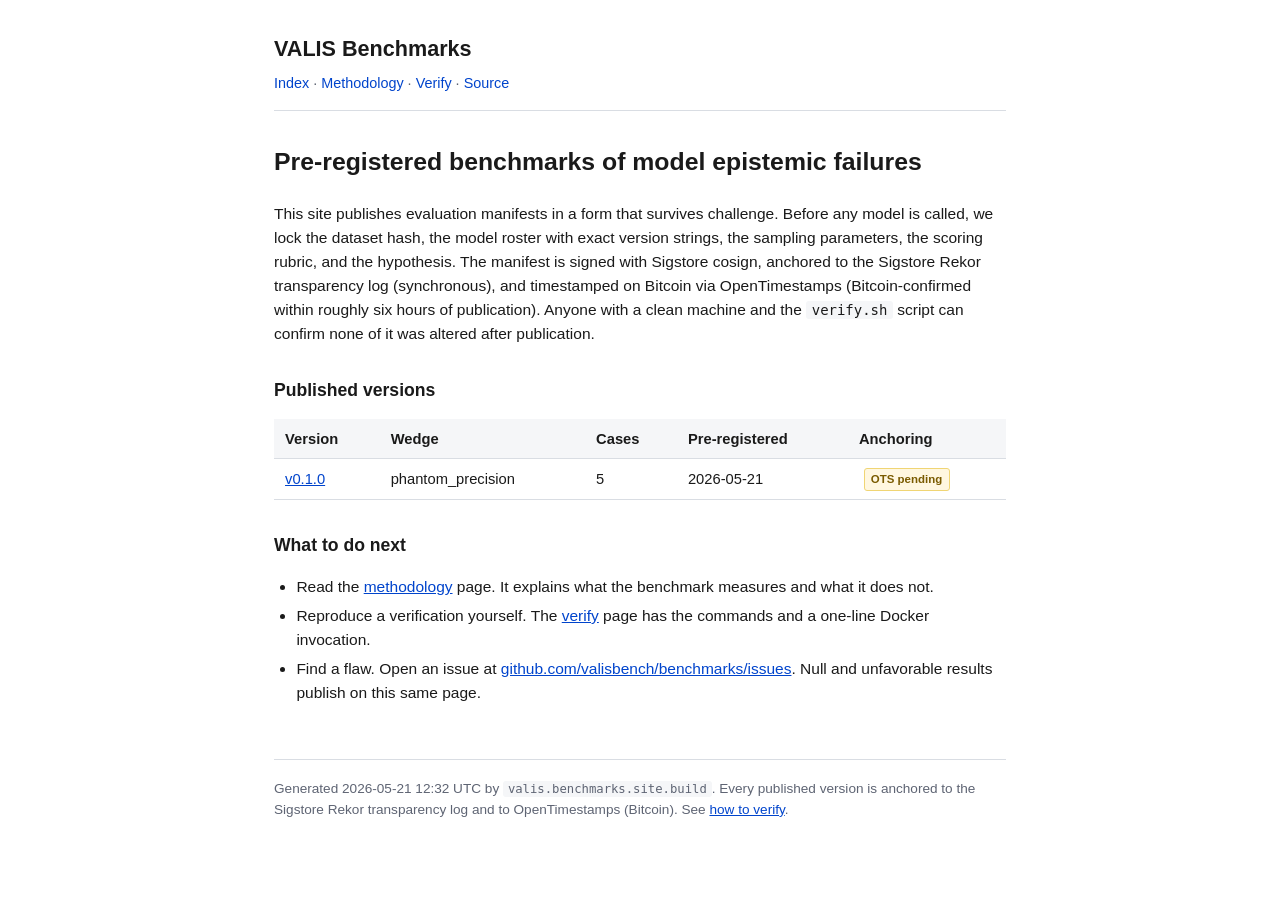
==== index.html @ 50e2eb96 "benchmarks-v0.1.0 (Rekor anchored, OTS pending)" ====
<!DOCTYPE html>
<html lang="en">
<head>
  <meta charset="utf-8">
  <meta name="viewport" content="width=device-width, initial-scale=1">
  <title>VALIS Benchmarks</title>
  <link rel="stylesheet" href="assets/style.css">
</head>
<body>
  <header>
    <h1><a href="index.html">VALIS Benchmarks</a></h1>
    <nav>
      <a href="index.html">Index</a> ·
      <a href="methodology.html">Methodology</a> ·
      <a href="verify.html">Verify</a> ·
      <a href="https://github.com/valisbench/benchmarks">Source</a>
    </nav>
  </header>
  <main>
<h2>Pre-registered benchmarks of model epistemic failures</h2>
<p>This site publishes evaluation manifests in a form that survives challenge.
   Before any model is called, we lock the dataset hash, the model roster with exact version strings,
   the sampling parameters, the scoring rubric, and the hypothesis. The manifest is signed with
   Sigstore cosign, anchored to the Sigstore Rekor transparency log (synchronous), and timestamped
   on Bitcoin via OpenTimestamps (Bitcoin-confirmed within roughly six hours of publication).
   Anyone with a clean machine and the <code>verify.sh</code> script can confirm none of it was
   altered after publication.</p>

<h3>Published versions</h3>
<table>
  <thead>
    <tr><th>Version</th><th>Wedge</th><th>Cases</th><th>Pre-registered</th><th>Anchoring</th></tr>
  </thead>
  <tbody>
    <tr>
      <td><a href="v0.1.0/index.html">v0.1.0</a></td>
      <td>phantom_precision</td>
      <td>5</td>
      <td>2026-05-21</td>
      <td><span class="badge badge-pending">OTS pending</span></td>
    </tr>
  </tbody>
</table>

<h3>What to do next</h3>
<ul>
  <li>Read the <a href="methodology.html">methodology</a> page. It explains what the benchmark measures and what it does not.</li>
  <li>Reproduce a verification yourself. The <a href="verify.html">verify</a> page has the commands and a one-line Docker invocation.</li>
  <li>Find a flaw. Open an issue at <a href="https://github.com/valisbench/benchmarks/issues">github.com/valisbench/benchmarks/issues</a>. Null and unfavorable results publish on this same page.</li>
</ul>
  </main>
  <footer>
    <p>Generated 2026-05-21 12:32 UTC by <code>valis.benchmarks.site.build</code>.
       Every published version is anchored to the Sigstore Rekor transparency log and to OpenTimestamps (Bitcoin).
       See <a href="verify.html">how to verify</a>.</p>
  </footer>
</body>
</html>
---- assets/style.css ----
:root {
  --bg: #ffffff;
  --fg: #1a1a1a;
  --muted: #5e6473;
  --border: #d9dde3;
  --accent: #0044cc;
  --code-bg: #f5f6f8;
  --pending-bg: #fff7e0;
  --pending-fg: #7a5b00;
  --pending-border: #f0d574;
  --confirmed-bg: #e3f4e6;
  --confirmed-fg: #1d5f2a;
  --confirmed-border: #a7d4b0;
  --unknown-bg: #f0f1f3;
  --unknown-fg: #5e6473;
  --unknown-border: #c5c9d2;
  --fail-bg: #fde6e6;
  --fail-fg: #7a1c20;
  --fail-border: #ecb1b1;
}

* { box-sizing: border-box; }

body {
  font-family: -apple-system, BlinkMacSystemFont, "Segoe UI", Roboto, Helvetica, Arial, sans-serif;
  max-width: 780px;
  margin: 0 auto;
  padding: 2em 1.5em 3em;
  line-height: 1.55;
  color: var(--fg);
  background: var(--bg);
}

header {
  border-bottom: 1px solid var(--border);
  padding-bottom: 1em;
  margin-bottom: 2em;
}
header h1 { margin: 0 0 0.3em; font-size: 1.35em; font-weight: 600; }
header h1 a { text-decoration: none; color: inherit; }
header nav { font-size: 0.9em; color: var(--muted); }
header nav a { color: var(--accent); text-decoration: none; }
header nav a:hover { text-decoration: underline; }

main h2 { font-size: 1.55em; margin: 0.2em 0 0.8em; font-weight: 600; }
main h3 { font-size: 1.1em; margin: 1.8em 0 0.6em; font-weight: 600; }
main p, main li { font-size: 0.97em; }
main ul, main ol { padding-left: 1.4em; }
main li { margin-bottom: 0.3em; }

a { color: var(--accent); }

code, pre, .mono {
  font-family: ui-monospace, SFMono-Regular, Menlo, Monaco, Consolas, monospace;
  font-size: 0.9em;
}
code {
  background: var(--code-bg);
  padding: 0.08em 0.4em;
  border-radius: 3px;
}
pre {
  background: var(--code-bg);
  padding: 0.85em 1em;
  border-radius: 4px;
  overflow-x: auto;
  border: 1px solid var(--border);
  margin: 1em 0;
}
pre code { background: transparent; padding: 0; }

table {
  border-collapse: collapse;
  width: 100%;
  margin: 1em 0;
  font-size: 0.92em;
}
th, td {
  border-bottom: 1px solid var(--border);
  padding: 0.55em 0.75em;
  text-align: left;
  vertical-align: top;
}
th { background: var(--code-bg); font-weight: 600; }

blockquote {
  margin: 1em 0;
  padding: 0.7em 1em;
  border-left: 3px solid var(--border);
  color: var(--muted);
  font-style: italic;
  background: #fafbfc;
}

footer {
  margin-top: 4em;
  padding-top: 1em;
  border-top: 1px solid var(--border);
  font-size: 0.85em;
  color: var(--muted);
}
footer p { margin: 0.3em 0; }

.badge {
  display: inline-block;
  padding: 0.15em 0.55em;
  border-radius: 3px;
  font-size: 0.78em;
  font-weight: 600;
  vertical-align: middle;
  border: 1px solid;
  margin-left: 0.4em;
}
.badge-pending { background: var(--pending-bg); color: var(--pending-fg); border-color: var(--pending-border); }
.badge-confirmed { background: var(--confirmed-bg); color: var(--confirmed-fg); border-color: var(--confirmed-border); }
.badge-unknown { background: var(--unknown-bg); color: var(--unknown-fg); border-color: var(--unknown-border); }
.badge-fail { background: var(--fail-bg); color: var(--fail-fg); border-color: var(--fail-border); }
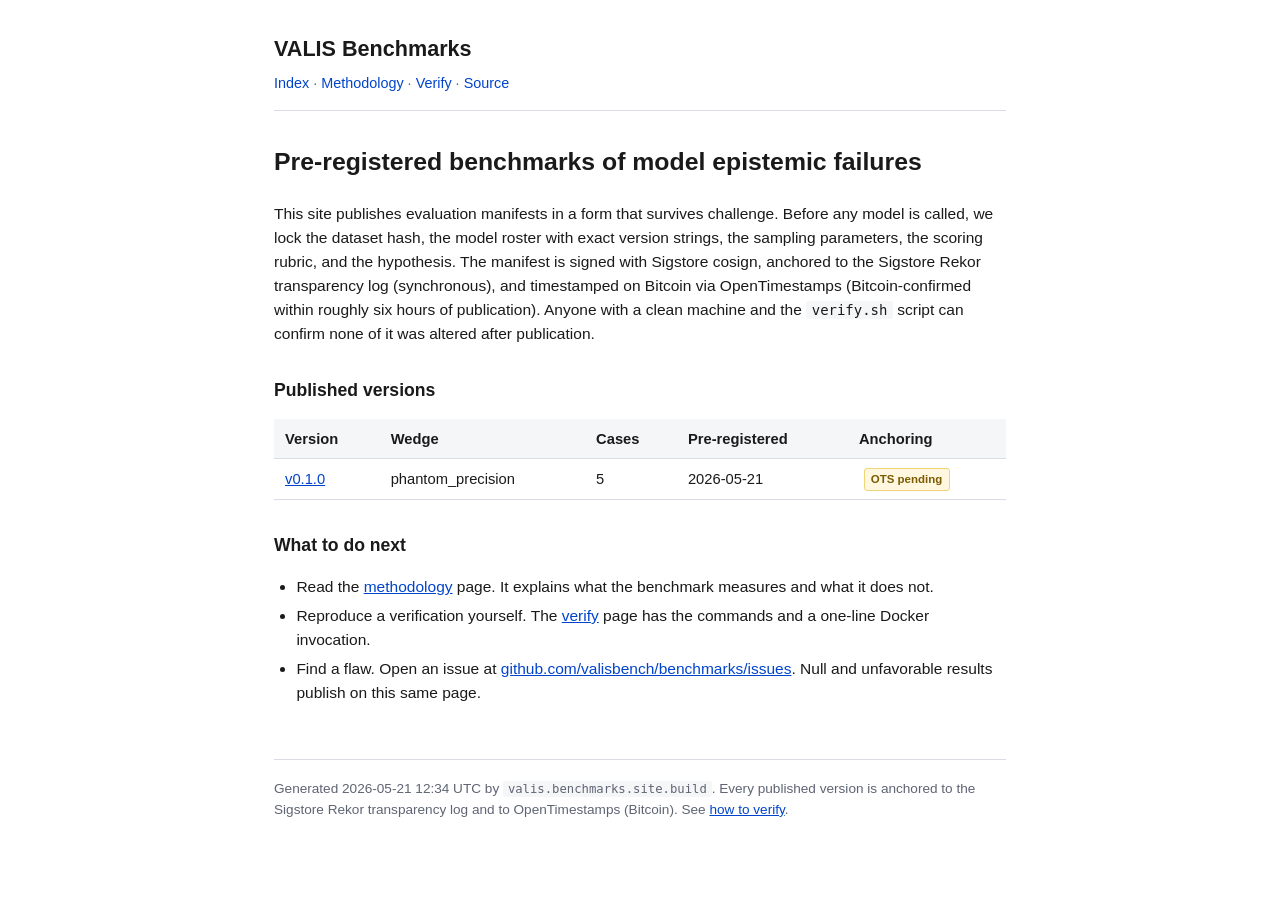
==== commit b57597cb: "benchmarks-v0.1.0 (Rekor anchored, OTS pending)" ====
--- a/index.html
+++ b/index.html
@@ -50,7 +50,7 @@
 </ul>
   </main>
   <footer>
-    <p>Generated 2026-05-21 12:32 UTC by <code>valis.benchmarks.site.build</code>.
+    <p>Generated 2026-05-21 12:34 UTC by <code>valis.benchmarks.site.build</code>.
        Every published version is anchored to the Sigstore Rekor transparency log and to OpenTimestamps (Bitcoin).
        See <a href="verify.html">how to verify</a>.</p>
   </footer>
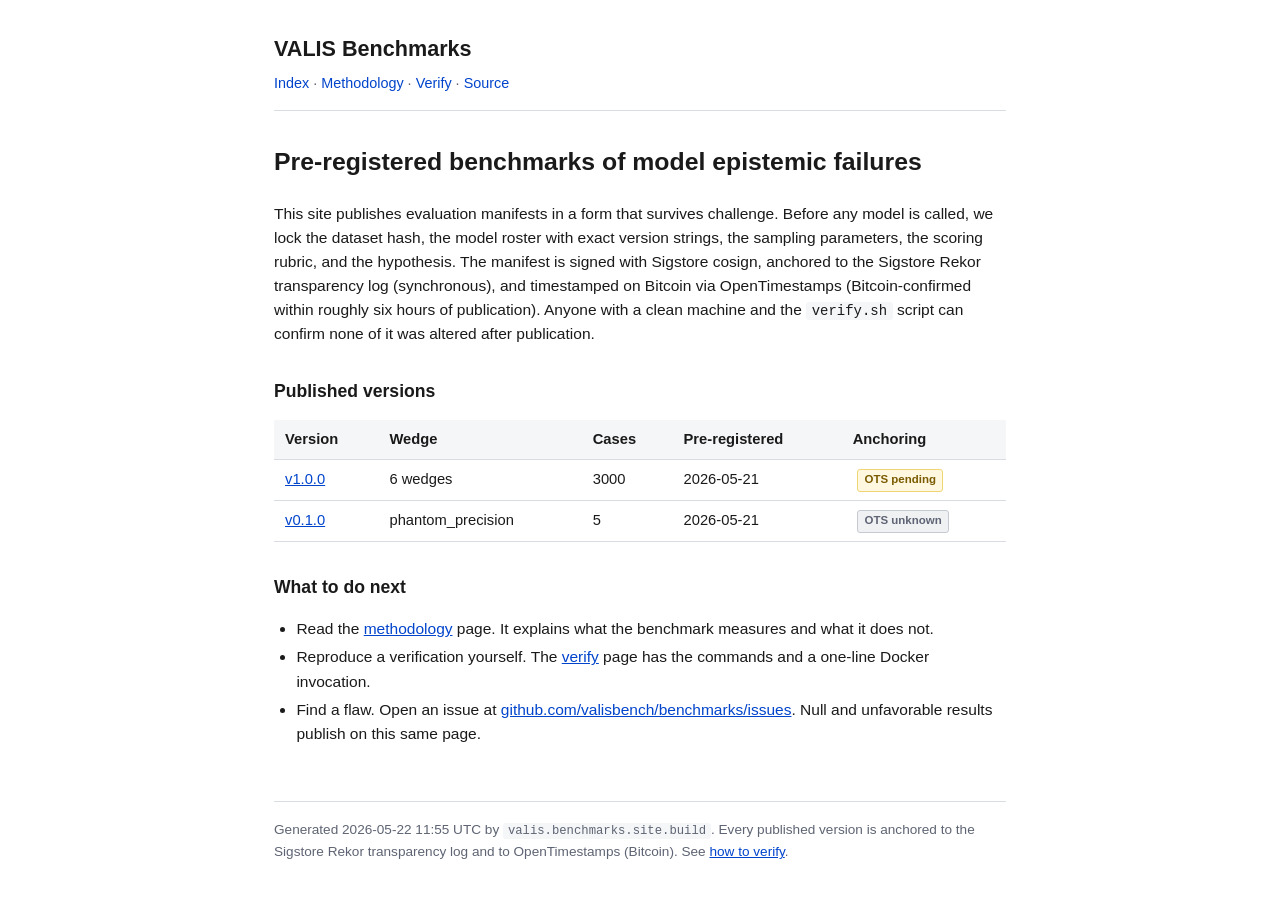
==== commit 8a19a58d: "benchmarks-v1.0.0 (Rekor anchored, OTS pending)" ====
--- a/index.html
+++ b/index.html
@@ -33,11 +33,18 @@
   </thead>
   <tbody>
     <tr>
+      <td><a href="v1.0.0/index.html">v1.0.0</a></td>
+      <td>6 wedges</td>
+      <td>3000</td>
+      <td>2026-05-21</td>
+      <td><span class="badge badge-pending">OTS pending</span></td>
+    </tr>
+    <tr>
       <td><a href="v0.1.0/index.html">v0.1.0</a></td>
       <td>phantom_precision</td>
       <td>5</td>
       <td>2026-05-21</td>
-      <td><span class="badge badge-pending">OTS pending</span></td>
+      <td><span class="badge badge-unknown">OTS unknown</span></td>
     </tr>
   </tbody>
 </table>
@@ -50,7 +57,7 @@
 </ul>
   </main>
   <footer>
-    <p>Generated 2026-05-21 12:34 UTC by <code>valis.benchmarks.site.build</code>.
+    <p>Generated 2026-05-22 11:55 UTC by <code>valis.benchmarks.site.build</code>.
        Every published version is anchored to the Sigstore Rekor transparency log and to OpenTimestamps (Bitcoin).
        See <a href="verify.html">how to verify</a>.</p>
   </footer>
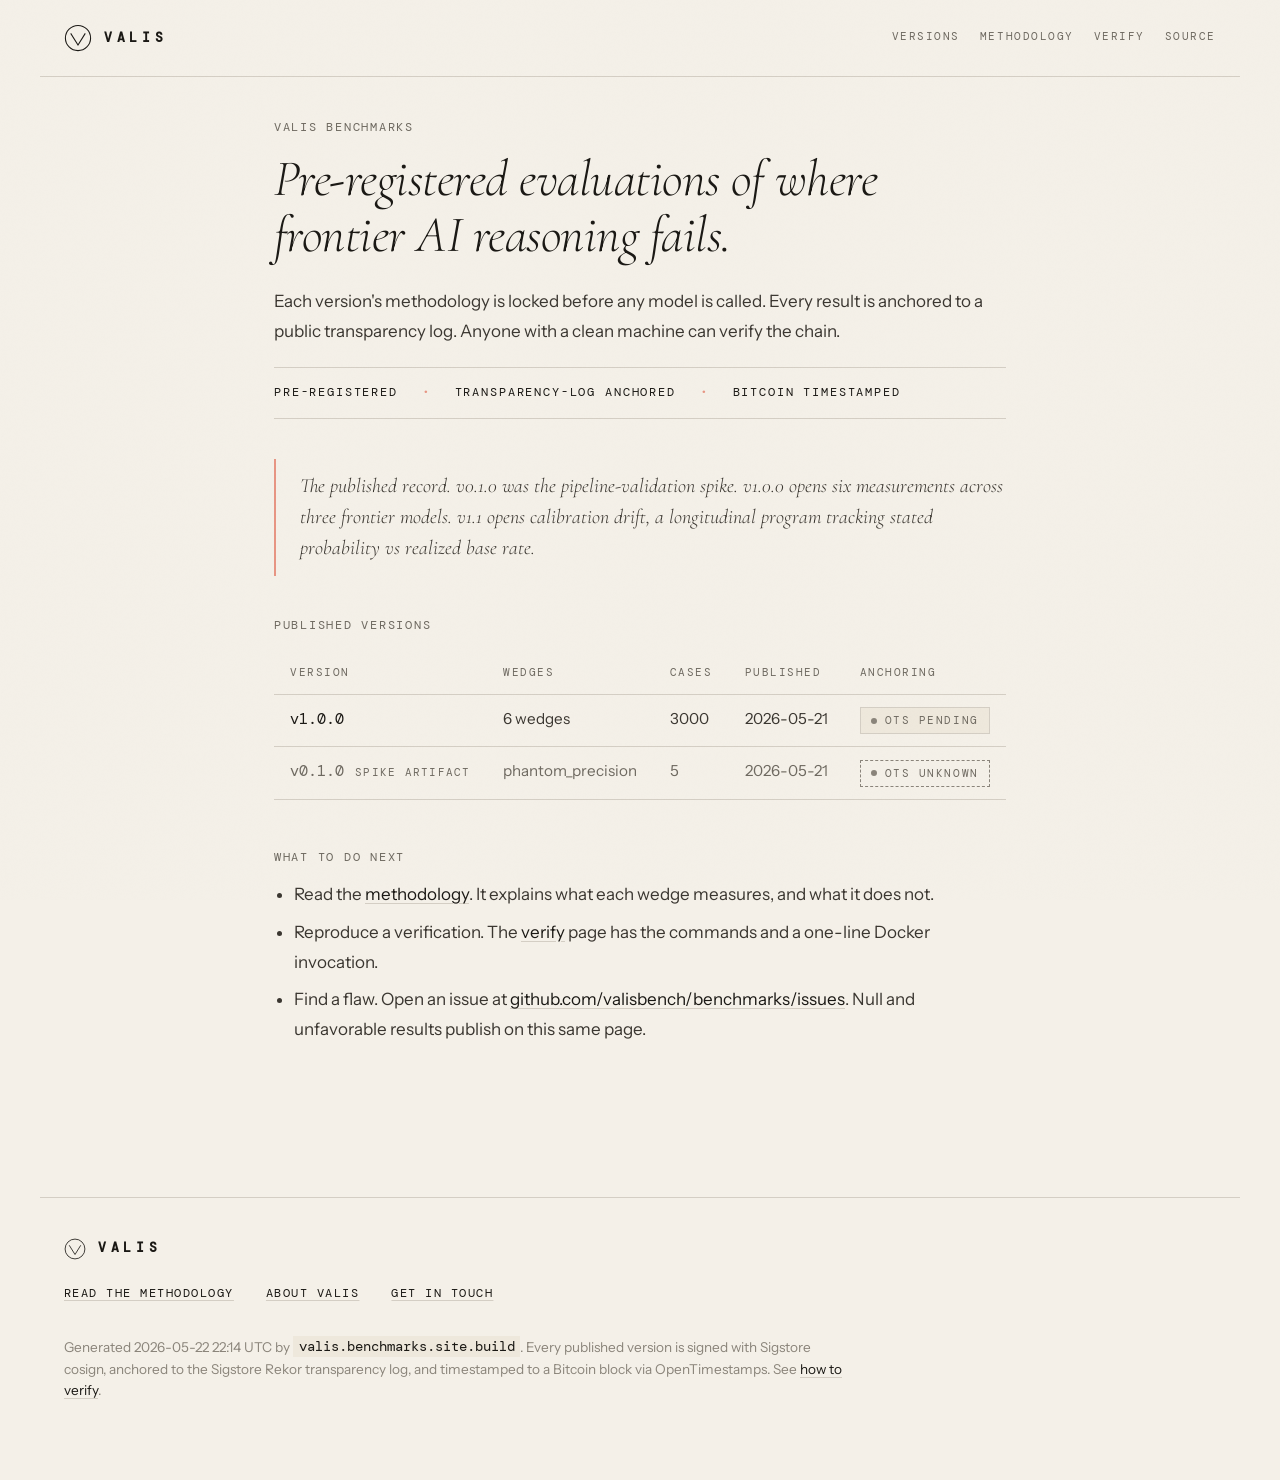
==== commit de0edfaf: "republish v1.0.0 site (templates + results + narratives)" ====
--- a/index.html
+++ b/index.html
@@ -6,60 +6,118 @@
   <title>VALIS Benchmarks</title>
   <link rel="stylesheet" href="assets/style.css">
 </head>
-<body>
-  <header>
-    <h1><a href="index.html">VALIS Benchmarks</a></h1>
-    <nav>
-      <a href="index.html">Index</a> ·
-      <a href="methodology.html">Methodology</a> ·
-      <a href="verify.html">Verify</a> ·
+<body class="valis-grain">
+  <span class="visually-hidden">VALIS Benchmarks</span>
+  <a class="skip-link" href="#main">Skip to main content</a>
+  <header class="site-header">
+    <a class="site-brand" href="https://valissystems.com" aria-label="VALIS Systems home">
+      <svg class="valis-mark" viewBox="0 0 40 40" xmlns="http://www.w3.org/2000/svg" aria-hidden="true">
+        <circle cx="20" cy="20" r="18" fill="none" stroke="currentColor" stroke-width="1.5"/>
+        <path d="M10 14 L20 30 L30 14" fill="none" stroke="currentColor" stroke-width="1.5" stroke-linecap="square"/>
+      </svg>
+      <span class="wordmark">VALIS</span>
+    </a>
+    <nav class="site-nav" aria-label="Primary">
+      <a href="index.html">Versions</a>
+      <a href="methodology.html">Methodology</a>
+      <a href="verify.html">Verify</a>
       <a href="https://github.com/valisbench/benchmarks">Source</a>
     </nav>
   </header>
-  <main>
-<h2>Pre-registered benchmarks of model epistemic failures</h2>
-<p>This site publishes evaluation manifests in a form that survives challenge.
-   Before any model is called, we lock the dataset hash, the model roster with exact version strings,
-   the sampling parameters, the scoring rubric, and the hypothesis. The manifest is signed with
-   Sigstore cosign, anchored to the Sigstore Rekor transparency log (synchronous), and timestamped
-   on Bitcoin via OpenTimestamps (Bitcoin-confirmed within roughly six hours of publication).
-   Anyone with a clean machine and the <code>verify.sh</code> script can confirm none of it was
-   altered after publication.</p>
+  <main id="main">
+
+<p class="eyebrow">VALIS Benchmarks</p>
+<h2 class="page-headline">Pre-registered evaluations of where frontier AI reasoning fails.</h2>
+
+<p>
+  Each version's methodology is locked before any model is called.
+  Every result is anchored to a public transparency log.
+  Anyone with a clean machine can verify the chain.
+</p>
+
+<div class="trust-triplet" role="presentation">
+  <span>Pre-registered</span>
+  <span class="sep">&middot;</span>
+  <span>Transparency-log anchored</span>
+  <span class="sep">&middot;</span>
+  <span>Bitcoin timestamped</span>
+</div>
+
+<p class="narrative-ribbon">
+  The published record. v0.1.0 was the pipeline-validation spike.
+  v1.0.0 opens six measurements across three frontier models.
+  v1.1 opens calibration drift, a longitudinal program tracking
+  stated probability vs realized base rate.
+</p>
 
 <h3>Published versions</h3>
-<table>
+<table class="versions-table">
   <thead>
-    <tr><th>Version</th><th>Wedge</th><th>Cases</th><th>Pre-registered</th><th>Anchoring</th></tr>
+    <tr>
+      <th scope="col">Version</th>
+      <th scope="col">Wedges</th>
+      <th scope="col">Cases</th>
+      <th scope="col">Published</th>
+      <th scope="col">Anchoring</th>
+    </tr>
   </thead>
   <tbody>
-    <tr>
-      <td><a href="v1.0.0/index.html">v1.0.0</a></td>
-      <td>6 wedges</td>
-      <td>3000</td>
-      <td>2026-05-21</td>
-      <td><span class="badge badge-pending">OTS pending</span></td>
-    </tr>
-    <tr>
-      <td><a href="v0.1.0/index.html">v0.1.0</a></td>
-      <td>phantom_precision</td>
-      <td>5</td>
-      <td>2026-05-21</td>
-      <td><span class="badge badge-unknown">OTS unknown</span></td>
-    </tr>
+      <tr class="">
+    <td data-label="Version">
+      <a href="v1.0.0/index.html">v1.0.0</a>
+    </td>
+    <td data-label="Wedges">6 wedges</td>
+    <td data-label="Cases">3000</td>
+    <td data-label="Published">2026-05-21</td>
+    <td data-label="Anchoring"><span class="signature-badge signature-badge--pending"
+          aria-label="Rekor anchored, OpenTimestamps Bitcoin confirmation pending">
+      <span class="dot" aria-hidden="true"></span>
+      OTS pending
+    </span></td>
+  </tr>
+      <tr class="version-row-spike">
+    <td data-label="Version">
+      <a href="v0.1.0/index.html">v0.1.0</a>
+<span class="spike-label">spike artifact</span>    </td>
+    <td data-label="Wedges">phantom_precision</td>
+    <td data-label="Cases">5</td>
+    <td data-label="Published">2026-05-21</td>
+    <td data-label="Anchoring"><span class="signature-badge signature-badge--unknown"
+          aria-label="OpenTimestamps state unknown">
+      <span class="dot" aria-hidden="true"></span>
+      OTS unknown
+    </span></td>
+  </tr>
   </tbody>
 </table>
 
 <h3>What to do next</h3>
 <ul>
-  <li>Read the <a href="methodology.html">methodology</a> page. It explains what the benchmark measures and what it does not.</li>
-  <li>Reproduce a verification yourself. The <a href="verify.html">verify</a> page has the commands and a one-line Docker invocation.</li>
+  <li>Read the <a href="methodology.html">methodology</a>. It explains what each wedge measures, and what it does not.</li>
+  <li>Reproduce a verification. The <a href="verify.html">verify</a> page has the commands and a one-line Docker invocation.</li>
   <li>Find a flaw. Open an issue at <a href="https://github.com/valisbench/benchmarks/issues">github.com/valisbench/benchmarks/issues</a>. Null and unfavorable results publish on this same page.</li>
 </ul>
+
   </main>
-  <footer>
-    <p>Generated 2026-05-22 11:55 UTC by <code>valis.benchmarks.site.build</code>.
-       Every published version is anchored to the Sigstore Rekor transparency log and to OpenTimestamps (Bitcoin).
-       See <a href="verify.html">how to verify</a>.</p>
+  <footer class="site-footer">
+    <div class="footer-brand">
+      <svg width="22" height="22" viewBox="0 0 40 40" xmlns="http://www.w3.org/2000/svg" aria-hidden="true">
+        <circle cx="20" cy="20" r="18" fill="none" stroke="currentColor" stroke-width="1.5"/>
+        <path d="M10 14 L20 30 L30 14" fill="none" stroke="currentColor" stroke-width="1.5" stroke-linecap="square"/>
+      </svg>
+      <span class="wordmark">VALIS</span>
+    </div>
+    <ul class="footer-ctas">
+      <li><a href="https://valissystems.com/how-it-works">Read the methodology</a></li>
+      <li><a href="https://valissystems.com/about">About VALIS</a></li>
+      <li><a href="mailto:david@valissystems.com">Get in touch</a></li>
+    </ul>
+    <p class="footer-meta">
+      Generated 2026-05-22 22:14 UTC by <code>valis.benchmarks.site.build</code>.
+      Every published version is signed with Sigstore cosign, anchored to the Sigstore Rekor transparency log,
+      and timestamped to a Bitcoin block via OpenTimestamps.
+      See <a href="verify.html">how to verify</a>.
+    </p>
   </footer>
 </body>
 </html>
--- a/assets/style.css
+++ b/assets/style.css
@@ -1,117 +1,979 @@
-:root {
-  --bg: #ffffff;
-  --fg: #1a1a1a;
-  --muted: #5e6473;
-  --border: #d9dde3;
-  --accent: #0044cc;
-  --code-bg: #f5f6f8;
-  --pending-bg: #fff7e0;
-  --pending-fg: #7a5b00;
-  --pending-border: #f0d574;
-  --confirmed-bg: #e3f4e6;
-  --confirmed-fg: #1d5f2a;
-  --confirmed-border: #a7d4b0;
-  --unknown-bg: #f0f1f3;
-  --unknown-fg: #5e6473;
-  --unknown-border: #c5c9d2;
-  --fail-bg: #fde6e6;
-  --fail-fg: #7a1c20;
-  --fail-border: #ecb1b1;
-}
+/* ==========================================================================
+   VALIS Benchmarks Site Stylesheet
+   Inherits all tokens from colors_and_type.css. Adds the six benchmark-
+   specific patterns documented in .claude/skills/valis-design/benchmarks-patterns.md.
+   ========================================================================== */
+
+@import url("colors_and_type.css");
+
+/* ── Base ─────────────────────────────────────────────────────────────── */
 
 * { box-sizing: border-box; }
 
+html { background: var(--paper); }
+
 body {
-  font-family: -apple-system, BlinkMacSystemFont, "Segoe UI", Roboto, Helvetica, Arial, sans-serif;
-  max-width: 780px;
+  margin: 0;
+  padding: 0;
+  background: var(--paper);
+  color: var(--ink);
+  font-family: var(--font-sans);
+  font-size: 1rem;
+  line-height: 1.6;
+}
+
+main {
+  display: block;
+  max-width: var(--w-reading);
   margin: 0 auto;
-  padding: 2em 1.5em 3em;
-  line-height: 1.55;
-  color: var(--fg);
-  background: var(--bg);
-}
-
-header {
-  border-bottom: 1px solid var(--border);
-  padding-bottom: 1em;
-  margin-bottom: 2em;
-}
-header h1 { margin: 0 0 0.3em; font-size: 1.35em; font-weight: 600; }
-header h1 a { text-decoration: none; color: inherit; }
-header nav { font-size: 0.9em; color: var(--muted); }
-header nav a { color: var(--accent); text-decoration: none; }
-header nav a:hover { text-decoration: underline; }
-
-main h2 { font-size: 1.55em; margin: 0.2em 0 0.8em; font-weight: 600; }
-main h3 { font-size: 1.1em; margin: 1.8em 0 0.6em; font-weight: 600; }
-main p, main li { font-size: 0.97em; }
-main ul, main ol { padding-left: 1.4em; }
-main li { margin-bottom: 0.3em; }
-
-a { color: var(--accent); }
-
+  padding: var(--s-10) var(--s-6) var(--s-16);
+}
+
+a {
+  color: var(--ink);
+  text-decoration: underline;
+  text-decoration-color: var(--rule);
+  text-underline-offset: 3px;
+  transition: text-decoration-color var(--dur-short) var(--ease-standard);
+}
+a:hover { text-decoration-color: var(--accent); }
+
+/* Focus state -- visible salmon outline, never invisible. */
+a:focus-visible,
+button:focus-visible,
+summary:focus-visible {
+  outline: 2px solid var(--accent);
+  outline-offset: 4px;
+}
+
+/* ── Skip link ────────────────────────────────────────────────────────── */
+.skip-link {
+  position: absolute;
+  top: -100px;
+  left: var(--s-4);
+  padding: var(--s-3) var(--s-5);
+  background: var(--accent);
+  color: var(--ink);
+  font-family: var(--font-mono);
+  font-size: 0.78rem;
+  letter-spacing: 0.14em;
+  text-transform: uppercase;
+  text-decoration: none;
+  z-index: 200;
+}
+.skip-link:focus { top: var(--s-4); }
+
+/* ── Visually-hidden heading ──────────────────────────────────────────── */
+.visually-hidden {
+  position: absolute !important;
+  width: 1px; height: 1px;
+  margin: -1px; padding: 0;
+  overflow: hidden;
+  clip: rect(0 0 0 0);
+  white-space: nowrap;
+  border: 0;
+}
+
+/* ── Header (brand bridge: ValisMark + wordmark linked to valissystems.com) ─ */
+.site-header {
+  border-bottom: 1px solid var(--rule);
+  padding: var(--s-6) var(--s-6);
+  display: flex;
+  align-items: center;
+  justify-content: space-between;
+  gap: var(--s-6);
+  max-width: var(--w-content);
+  margin: 0 auto;
+}
+.site-brand {
+  display: inline-flex;
+  align-items: center;
+  gap: var(--s-3);
+  text-decoration: none;
+  color: var(--ink);
+}
+.site-brand:hover { text-decoration: none; }
+.site-brand .valis-mark {
+  width: 28px;
+  height: 28px;
+  display: inline-block;
+  flex: 0 0 28px;
+}
+.site-brand .wordmark {
+  font-family: var(--font-mono);
+  font-size: 0.8125rem;
+  font-weight: 700;
+  letter-spacing: 0.36em;
+  color: var(--ink);
+}
+.site-nav {
+  display: inline-flex;
+  gap: var(--s-5);
+  font-family: var(--font-mono);
+  font-size: 0.68rem;
+  letter-spacing: 0.14em;
+  text-transform: uppercase;
+  color: var(--ghost-2);
+}
+.site-nav a {
+  color: var(--ghost-2);
+  text-decoration: none;
+  border-bottom: 1px solid transparent;
+  padding-bottom: 2px;
+}
+.site-nav a:hover { color: var(--ink); border-bottom-color: var(--accent); }
+
+/* ── Footer ───────────────────────────────────────────────────────────── */
+.site-footer {
+  border-top: 1px solid var(--rule);
+  padding: var(--s-10) var(--s-6) var(--s-16);
+  max-width: var(--w-content);
+  margin: var(--s-16) auto 0;
+}
+.site-footer .footer-brand {
+  display: flex;
+  align-items: center;
+  gap: var(--s-3);
+  margin-bottom: var(--s-6);
+}
+.site-footer .footer-brand .wordmark {
+  font-family: var(--font-mono);
+  font-size: 0.8125rem;
+  font-weight: 700;
+  letter-spacing: 0.36em;
+  color: var(--ink);
+}
+.site-footer .footer-ctas {
+  display: flex;
+  flex-wrap: wrap;
+  gap: var(--s-5) var(--s-8);
+  list-style: none;
+  padding: 0;
+  margin: 0 0 var(--s-8);
+  font-family: var(--font-mono);
+  font-size: 0.78rem;
+  letter-spacing: 0.12em;
+  text-transform: uppercase;
+}
+.site-footer .footer-ctas a { color: var(--ink); text-decoration-color: var(--rule); }
+.site-footer .footer-ctas a:hover { text-decoration-color: var(--accent); }
+.site-footer .footer-meta {
+  font-family: var(--font-sans);
+  font-size: 0.85rem;
+  color: var(--ghost);
+  line-height: 1.6;
+  max-width: var(--w-reading);
+}
+
+/* ── Editorial headings ──────────────────────────────────────────────── */
+main h2.page-headline {
+  font-family: var(--font-serif);
+  font-style: italic;
+  font-weight: 300;
+  font-size: clamp(2rem, 4.5vw, 3.2rem);
+  line-height: 1.1;
+  letter-spacing: -0.01em;
+  margin: 0 0 var(--s-6);
+  color: var(--ink);
+}
+main h2.section-headline {
+  font-family: var(--font-serif);
+  font-weight: 400;
+  font-size: clamp(1.4rem, 2.5vw, 1.8rem);
+  line-height: 1.2;
+  margin: var(--s-12) 0 var(--s-4);
+  color: var(--ink);
+}
+main h3 {
+  font-family: var(--font-mono);
+  font-size: 0.78rem;
+  letter-spacing: 0.14em;
+  text-transform: uppercase;
+  font-weight: 400;
+  color: var(--ghost-2);
+  margin: var(--s-10) 0 var(--s-3);
+}
+
+/* ── Eyebrow (DM Mono uppercase above any headline) ──────────────────── */
+.eyebrow {
+  font-family: var(--font-mono);
+  font-size: 0.78rem;
+  letter-spacing: 0.14em;
+  text-transform: uppercase;
+  font-weight: 400;
+  color: var(--ghost-2);
+  margin: 0 0 var(--s-3);
+}
+.eyebrow--accent { color: var(--accent-deep); }
+
+/* ── Body prose ──────────────────────────────────────────────────────── */
+main p {
+  font-family: var(--font-sans);
+  font-size: 1.0625rem;
+  line-height: 1.75;
+  color: var(--fg-2);
+  margin: 0 0 var(--s-5);
+}
+
+main ul, main ol {
+  padding-left: var(--s-5);
+  margin: 0 0 var(--s-6);
+}
+main li {
+  font-family: var(--font-sans);
+  font-size: 1.0625rem;
+  line-height: 1.75;
+  color: var(--fg-2);
+  margin-bottom: var(--s-2);
+}
+
+main blockquote {
+  font-family: var(--font-serif);
+  font-style: italic;
+  font-weight: 300;
+  font-size: 1.2rem;
+  line-height: 1.6;
+  color: var(--fg-2);
+  margin: var(--s-6) 0;
+  padding: var(--s-2) 0 var(--s-2) var(--s-6);
+  border-left: 1px solid var(--rule);
+}
+
+/* ── Code & terminal ─────────────────────────────────────────────────── */
 code, pre, .mono {
-  font-family: ui-monospace, SFMono-Regular, Menlo, Monaco, Consolas, monospace;
-  font-size: 0.9em;
+  font-family: var(--font-mono);
+  font-size: 0.875rem;
 }
 code {
-  background: var(--code-bg);
-  padding: 0.08em 0.4em;
-  border-radius: 3px;
+  background: var(--paper-alt);
+  padding: 0.1em 0.4em;
+  color: var(--ink);
 }
 pre {
-  background: var(--code-bg);
-  padding: 0.85em 1em;
-  border-radius: 4px;
+  background: var(--paper-alt);
+  border: 1px solid var(--rule);
+  padding: var(--s-5) var(--s-6);
   overflow-x: auto;
-  border: 1px solid var(--border);
-  margin: 1em 0;
+  margin: var(--s-6) 0;
+  line-height: 1.65;
 }
 pre code { background: transparent; padding: 0; }
 
+/* Terminal-style output blocks (verify page worked examples) */
+.terminal {
+  background: #1a1814;
+  color: #e8e2d6;
+  border: 1px solid var(--ink);
+  padding: var(--s-6) var(--s-6);
+  overflow-x: auto;
+  font-family: var(--font-mono);
+  font-size: 0.82rem;
+  line-height: 1.6;
+  margin: var(--s-4) 0 var(--s-8);
+}
+.terminal .ok { color: #7fc89e; }
+.terminal .warn { color: var(--accent); }
+.terminal .fail { color: #d96b5e; }
+.terminal .prompt { color: var(--ghost-2); }
+
+.terminal-caption {
+  font-family: var(--font-mono);
+  font-size: 0.68rem;
+  letter-spacing: 0.14em;
+  text-transform: uppercase;
+  color: var(--ghost-2);
+  margin: var(--s-8) 0 var(--s-3);
+}
+
+/* ── Tables ──────────────────────────────────────────────────────────── */
 table {
+  width: 100%;
   border-collapse: collapse;
-  width: 100%;
-  margin: 1em 0;
-  font-size: 0.92em;
+  margin: var(--s-5) 0 var(--s-8);
+  font-size: 0.95rem;
 }
 th, td {
-  border-bottom: 1px solid var(--border);
-  padding: 0.55em 0.75em;
   text-align: left;
   vertical-align: top;
-}
-th { background: var(--code-bg); font-weight: 600; }
-
-blockquote {
-  margin: 1em 0;
-  padding: 0.7em 1em;
-  border-left: 3px solid var(--border);
-  color: var(--muted);
-  font-style: italic;
-  background: #fafbfc;
-}
-
-footer {
-  margin-top: 4em;
-  padding-top: 1em;
-  border-top: 1px solid var(--border);
-  font-size: 0.85em;
-  color: var(--muted);
-}
-footer p { margin: 0.3em 0; }
-
-.badge {
-  display: inline-block;
-  padding: 0.15em 0.55em;
-  border-radius: 3px;
-  font-size: 0.78em;
+  padding: var(--s-3) var(--s-4);
+  border-bottom: 1px solid var(--rule);
+}
+thead th {
+  font-family: var(--font-mono);
+  font-size: 0.68rem;
+  letter-spacing: 0.14em;
+  text-transform: uppercase;
+  font-weight: 400;
+  color: var(--ghost-2);
+  border-bottom: 1px solid var(--rule);
+  background: transparent;
+}
+tbody td {
+  font-family: var(--font-sans);
+  color: var(--fg-2);
+}
+tbody tr:hover td { background: var(--paper-alt); }
+td .mono, td code { color: var(--ink); font-size: 0.82rem; }
+
+/* ── Trust-signal triplet band ───────────────────────────────────────── */
+.trust-triplet {
+  display: flex;
+  flex-wrap: wrap;
+  gap: var(--s-2) var(--s-5);
+  align-items: center;
+  padding: var(--s-4) 0;
+  margin: 0 0 var(--s-10);
+  border-top: 1px solid var(--rule);
+  border-bottom: 1px solid var(--rule);
+  font-family: var(--font-mono);
+  font-size: 0.72rem;
+  letter-spacing: 0.16em;
+  text-transform: uppercase;
+  color: var(--ink);
+}
+.trust-triplet .sep {
+  color: var(--accent);
   font-weight: 600;
-  vertical-align: middle;
-  border: 1px solid;
-  margin-left: 0.4em;
-}
-.badge-pending { background: var(--pending-bg); color: var(--pending-fg); border-color: var(--pending-border); }
-.badge-confirmed { background: var(--confirmed-bg); color: var(--confirmed-fg); border-color: var(--confirmed-border); }
-.badge-unknown { background: var(--unknown-bg); color: var(--unknown-fg); border-color: var(--unknown-border); }
-.badge-fail { background: var(--fail-bg); color: var(--fail-fg); border-color: var(--fail-border); }
+  margin: 0 var(--s-1);
+}
+
+/* ── Narrative ribbon (between intro & versions table on index) ──────── */
+.narrative-ribbon {
+  font-family: var(--font-serif);
+  font-style: italic;
+  font-weight: 300;
+  font-size: 1.25rem;
+  line-height: 1.55;
+  color: var(--fg-2);
+  border-left: 2px solid var(--accent);
+  padding: var(--s-3) 0 var(--s-3) var(--s-6);
+  margin: 0 0 var(--s-8);
+  max-width: var(--w-reading);
+}
+
+/* ── Pattern 2: Signature badge ──────────────────────────────────────── */
+.signature-badge {
+  display: inline-flex;
+  align-items: center;
+  gap: var(--s-2);
+  padding: 4px 10px;
+  font-family: var(--font-mono);
+  font-size: 0.68rem;
+  letter-spacing: 0.14em;
+  font-weight: 400;
+  text-transform: uppercase;
+  white-space: nowrap;
+}
+.signature-badge .dot {
+  width: 6px;
+  height: 6px;
+  border-radius: 9999px;
+  flex: 0 0 6px;
+}
+.signature-badge--confirmed {
+  background: var(--paper);
+  color: var(--ink);
+  border: 1px solid var(--rule);
+}
+.signature-badge--confirmed .dot { background: var(--accent); }
+.signature-badge--pending {
+  background: var(--paper-alt);
+  color: var(--ghost-2);
+  border: 1px solid var(--rule);
+}
+.signature-badge--pending .dot { background: var(--ghost); }
+.signature-badge--unknown {
+  background: transparent;
+  color: var(--ghost-2);
+  border: 1px dashed var(--ghost);
+}
+.signature-badge--unknown .dot { background: var(--ghost); }
+
+/* Anchoring-state inline callout (right under the badge) */
+.anchor-state-callout {
+  font-family: var(--font-sans);
+  font-size: 0.95rem;
+  line-height: 1.7;
+  color: var(--fg-2);
+  border-left: 2px solid var(--rule);
+  padding: var(--s-2) 0 var(--s-2) var(--s-4);
+  margin: var(--s-3) 0 var(--s-8);
+  max-width: var(--w-reading);
+}
+.anchor-state-callout--confirmed { border-left-color: var(--accent); }
+.anchor-state-callout--pending { border-left-color: var(--accent-muted); }
+.anchor-state-callout--unknown { border-left-color: var(--ghost); }
+
+/* ── Pattern 1: Anchoring evidence block ─────────────────────────────── */
+.anchoring-evidence {
+  background: var(--paper-alt);
+  border-top: 1px solid var(--rule);
+  border-bottom: 1px solid var(--rule);
+  padding: var(--s-6) var(--s-6);
+  margin: var(--s-8) 0;
+}
+.anchoring-evidence__row {
+  display: grid;
+  grid-template-columns: repeat(3, 1fr);
+  gap: var(--s-6);
+  margin-bottom: var(--s-5);
+}
+.anchoring-evidence__cell {
+  display: flex;
+  flex-direction: column;
+  gap: var(--s-1);
+}
+.anchoring-evidence__cell .label {
+  font-family: var(--font-mono);
+  font-size: 0.68rem;
+  letter-spacing: 0.14em;
+  text-transform: uppercase;
+  color: var(--ghost-2);
+}
+.anchoring-evidence__cell .value {
+  font-family: var(--font-mono);
+  font-size: 0.85rem;
+  color: var(--ink);
+  overflow-wrap: anywhere;
+  word-break: break-all;
+}
+.anchoring-evidence__cell .value a { color: var(--ink); }
+.anchoring-evidence__verify {
+  border-top: 1px solid var(--rule);
+  padding-top: var(--s-4);
+  display: flex;
+  flex-direction: column;
+  gap: var(--s-2);
+}
+.anchoring-evidence__verify .label {
+  font-family: var(--font-mono);
+  font-size: 0.68rem;
+  letter-spacing: 0.14em;
+  text-transform: uppercase;
+  color: var(--ghost-2);
+}
+.anchoring-evidence__verify code {
+  background: var(--paper);
+  border: 1px solid var(--rule);
+  padding: var(--s-3) var(--s-4);
+  display: block;
+  font-size: 0.82rem;
+  overflow-x: auto;
+}
+
+/* ── Pattern 3: Manifest blockquote (collapsible methodology) ────────── */
+details.manifest-methodology {
+  border-top: 1px solid var(--rule);
+  padding: var(--s-5) 0;
+  margin: var(--s-8) 0;
+}
+details.manifest-methodology > summary {
+  list-style: none;
+  cursor: pointer;
+  font-family: var(--font-mono);
+  font-size: 0.78rem;
+  letter-spacing: 0.14em;
+  text-transform: uppercase;
+  font-weight: 400;
+  color: var(--ghost-2);
+  display: flex;
+  align-items: center;
+  justify-content: space-between;
+  gap: var(--s-4);
+}
+details.manifest-methodology > summary::-webkit-details-marker { display: none; }
+details.manifest-methodology > summary::after {
+  content: "+ show methodology";
+  font-family: var(--font-mono);
+  font-size: 0.78rem;
+  letter-spacing: 0.14em;
+  text-transform: uppercase;
+  color: var(--accent-deep);
+}
+details.manifest-methodology[open] > summary::after { content: "- hide methodology"; }
+details.manifest-methodology .methodology-body {
+  margin-top: var(--s-6);
+  max-width: var(--w-reading);
+}
+details.manifest-methodology .methodology-body .label {
+  font-family: var(--font-mono);
+  font-size: 0.68rem;
+  letter-spacing: 0.14em;
+  text-transform: uppercase;
+  color: var(--ghost-2);
+  margin: var(--s-6) 0 var(--s-2);
+}
+details.manifest-methodology .methodology-body blockquote {
+  font-family: var(--font-serif);
+  font-style: italic;
+  font-weight: 300;
+  font-size: 1.15rem;
+  line-height: 1.7;
+  color: var(--fg-2);
+  margin: 0;
+  padding: 0 0 0 var(--s-6);
+  border-left: 1px solid var(--rule);
+}
+details.manifest-methodology .methodology-body p {
+  font-size: 1rem;
+  line-height: 1.75;
+  color: var(--fg-2);
+}
+
+/* ── Pattern 4: Panel-result block ───────────────────────────────────── */
+.panel-result {
+  border-top: 1px solid var(--rule);
+  border-bottom: 1px solid var(--rule);
+  padding: var(--s-10) 0;
+  margin: var(--s-10) 0;
+}
+.panel-result__eyebrow {
+  font-family: var(--font-mono);
+  font-size: 0.78rem;
+  letter-spacing: 0.14em;
+  text-transform: uppercase;
+  color: var(--ghost-2);
+  margin: 0 0 var(--s-5);
+}
+.panel-result__numbers {
+  display: grid;
+  grid-template-columns: repeat(3, auto);
+  gap: var(--s-3) var(--s-10);
+  margin: 0 0 var(--s-6);
+  font-family: var(--font-mono);
+  font-size: 0.88rem;
+  color: var(--ink);
+}
+.panel-result__finding {
+  font-family: var(--font-serif);
+  font-style: italic;
+  font-weight: 300;
+  font-size: clamp(1.6rem, 3.2vw, 2.4rem);
+  line-height: 1.25;
+  color: var(--ink);
+  margin: var(--s-4) 0 var(--s-6);
+  max-width: var(--w-reading);
+}
+.panel-result__reviewers {
+  font-family: var(--font-mono);
+  font-size: 0.85rem;
+  color: var(--ink);
+  display: flex;
+  flex-wrap: wrap;
+  gap: var(--s-2) var(--s-3);
+  align-items: center;
+}
+.panel-result__reviewers .sep { color: var(--accent); }
+.panel-result__details {
+  margin-top: var(--s-6);
+  border-top: 1px solid var(--rule);
+  padding-top: var(--s-4);
+}
+.panel-result__details > summary {
+  list-style: none;
+  cursor: pointer;
+  font-family: var(--font-mono);
+  font-size: 0.78rem;
+  letter-spacing: 0.14em;
+  text-transform: uppercase;
+  color: var(--ghost-2);
+}
+.panel-result__details > summary::-webkit-details-marker { display: none; }
+.panel-result__details > summary::after {
+  content: "  +";
+  color: var(--accent-deep);
+}
+.panel-result__details[open] > summary::after { content: "  -"; }
+
+/* ── Pattern 5: Methodology disclosure callout (LBCI only) ───────────── */
+.methodology-disclosure {
+  border-top: 2px solid var(--accent);
+  border-bottom: 1px solid var(--rule);
+  background: var(--paper);
+  padding: var(--s-8) var(--s-8);
+  margin: var(--s-8) 0;
+  max-width: var(--w-content);
+}
+.methodology-disclosure__eyebrow {
+  font-family: var(--font-mono);
+  font-size: 0.78rem;
+  letter-spacing: 0.14em;
+  text-transform: uppercase;
+  color: var(--accent-deep);
+  margin: 0 0 var(--s-4);
+}
+.methodology-disclosure__body {
+  font-family: var(--font-sans);
+  font-size: 1rem;
+  line-height: 1.75;
+  color: var(--fg-2);
+  max-width: var(--w-reading);
+  white-space: pre-wrap;
+}
+
+/* ── Results display patterns (Patterns 7-10) ────────────────────────── */
+
+/* Pattern 7: Headline finding card */
+.results-grid {
+  display: grid;
+  grid-template-columns: repeat(3, 1fr);
+  gap: var(--s-4);
+  margin: var(--s-6) 0 var(--s-8);
+}
+.finding-card {
+  display: flex;
+  flex-direction: column;
+  gap: var(--s-3);
+  padding: var(--s-5) var(--s-5);
+  border: 1px solid var(--rule);
+  background: var(--paper);
+}
+.finding-card__eyebrow {
+  font-family: var(--font-mono);
+  font-size: 0.68rem;
+  letter-spacing: 0.14em;
+  text-transform: uppercase;
+  color: var(--ghost-2);
+  margin: 0;
+}
+.finding-card__headline {
+  font-family: var(--font-serif);
+  font-style: italic;
+  font-weight: 300;
+  font-size: 2.4rem;
+  line-height: 1;
+  color: var(--ink);
+  margin: 0;
+  letter-spacing: -0.01em;
+}
+.finding-card__metric {
+  font-family: var(--font-sans);
+  font-size: 0.85rem;
+  line-height: 1.4;
+  color: var(--fg-3);
+  margin: 0;
+}
+.finding-card__stats {
+  list-style: none;
+  padding: 0;
+  margin: 0;
+  display: flex;
+  flex-wrap: wrap;
+  gap: var(--s-2) var(--s-4);
+  font-family: var(--font-mono);
+  font-size: 0.66rem;
+  letter-spacing: 0.08em;
+  text-transform: uppercase;
+  color: var(--ghost-2);
+}
+
+/* Pattern 8: Outcome bar SVG -- 8px tall stacked horizontal */
+.outcome-bar {
+  display: block;
+  width: 100%;
+  margin-top: var(--s-2);
+}
+
+/* Pattern 9 + 10: Reliability + comparison chart SVGs */
+.reliability-chart, .comparison-chart {
+  display: block;
+  width: 100%;
+  max-width: 460px;
+  margin: var(--s-3) 0 0;
+}
+.reliability-label {
+  font-family: var(--font-mono);
+  font-size: 10px;
+  letter-spacing: 0.06em;
+  fill: var(--ghost-2);
+  text-transform: uppercase;
+}
+.reliability-value {
+  font-family: var(--font-mono);
+  font-size: 11px;
+  fill: var(--ink);
+}
+.reliability-value-sm {
+  font-family: var(--font-mono);
+  font-size: 9px;
+  fill: var(--ghost);
+}
+.reliability-model {
+  font-family: var(--font-mono);
+  font-size: 8px;
+  letter-spacing: 0.04em;
+  fill: var(--paper);
+  text-transform: uppercase;
+}
+.reliability-legend {
+  font-family: var(--font-mono);
+  font-size: 9px;
+  letter-spacing: 0.06em;
+  fill: var(--ghost-2);
+  text-transform: uppercase;
+}
+
+/* Results section wrapper inside version.html */
+.results-section {
+  border-top: 1px solid var(--rule);
+  border-bottom: 1px solid var(--rule);
+  padding: var(--s-8) 0 var(--s-6);
+  margin: var(--s-8) 0;
+}
+.results-section__eyebrow {
+  font-family: var(--font-mono);
+  font-size: 0.78rem;
+  letter-spacing: 0.14em;
+  text-transform: uppercase;
+  color: var(--ghost-2);
+  margin: 0 0 var(--s-2);
+}
+.results-section__heading {
+  font-family: var(--font-serif);
+  font-style: italic;
+  font-weight: 300;
+  font-size: clamp(1.4rem, 2.5vw, 1.8rem);
+  line-height: 1.2;
+  color: var(--ink);
+  margin: 0 0 var(--s-6);
+}
+.results-pending {
+  font-family: var(--font-sans);
+  font-size: 1rem;
+  line-height: 1.7;
+  color: var(--ghost-2);
+  border-left: 2px solid var(--accent-muted);
+  padding: var(--s-2) 0 var(--s-2) var(--s-5);
+  font-style: italic;
+}
+
+/* Findings narrative -- agent-drafted, founder-edited prose layer */
+.findings-narrative {
+  margin: var(--s-6) 0 var(--s-8);
+  max-width: var(--w-reading);
+}
+.findings-narrative__eyebrow {
+  font-family: var(--font-mono);
+  font-size: 0.72rem;
+  letter-spacing: 0.14em;
+  text-transform: uppercase;
+  color: var(--ghost-2);
+  margin: 0 0 var(--s-3);
+}
+.findings-narrative .markdown-body p {
+  font-family: var(--font-sans);
+  font-size: 1.0625rem;
+  line-height: 1.75;
+  color: var(--fg-2);
+  margin: 0 0 var(--s-4);
+}
+.findings-narrative .markdown-body p:last-child { margin-bottom: 0; }
+
+/* Mobile: results grid stacks */
+@media (max-width: 720px) {
+  .results-grid { grid-template-columns: 1fr; }
+  .finding-card__headline { font-size: 2rem; }
+}
+
+/* ── Sampling parameter deviation callout (methodology.html) ─────────── */
+.sampling-deviation {
+  border-left: 2px solid var(--accent-deep);
+  background: var(--paper-alt);
+  padding: var(--s-6) var(--s-6);
+  margin: var(--s-6) 0 var(--s-10);
+  max-width: var(--w-reading);
+}
+.sampling-deviation__eyebrow {
+  font-family: var(--font-mono);
+  font-size: 0.72rem;
+  letter-spacing: 0.14em;
+  text-transform: uppercase;
+  color: var(--accent-deep);
+  margin: 0 0 var(--s-3);
+}
+.sampling-deviation p {
+  font-family: var(--font-sans);
+  font-size: 1rem;
+  line-height: 1.7;
+  color: var(--fg-2);
+  margin: 0 0 var(--s-3);
+}
+.sampling-deviation p:last-child { margin-bottom: 0; }
+.sampling-deviation code {
+  background: var(--paper);
+  border: 1px solid var(--rule);
+}
+
+/* ── Pattern 6: Version card / row ───────────────────────────────────── */
+.versions-table { margin: var(--s-4) 0 var(--s-12); }
+.versions-table tbody td a {
+  text-decoration: none;
+  color: var(--ink);
+  font-family: var(--font-mono);
+  font-size: 0.92rem;
+}
+.versions-table tbody td a:hover { color: var(--accent-deep); }
+.versions-table tr.version-row-spike td,
+.versions-table tr.version-row-spike td a {
+  color: var(--fg-3);
+}
+.versions-table tr.version-row-spike .spike-label {
+  font-family: var(--font-mono);
+  font-size: 0.66rem;
+  letter-spacing: 0.12em;
+  text-transform: uppercase;
+  color: var(--ghost-2);
+  margin-left: var(--s-2);
+}
+
+/* ── Wedge cards (version_index.html) ────────────────────────────────── */
+.wedge-grid {
+  display: grid;
+  grid-template-columns: repeat(2, 1fr);
+  gap: var(--s-5);
+  margin: var(--s-6) 0 var(--s-12);
+}
+.wedge-card {
+  display: flex;
+  flex-direction: column;
+  gap: var(--s-4);
+  padding: var(--s-6);
+  border: 1px solid var(--rule);
+  background: var(--paper);
+  text-decoration: none;
+  color: var(--ink);
+  transition: border-color var(--dur-short) var(--ease-standard),
+              background var(--dur-short) var(--ease-standard);
+}
+.wedge-card:hover {
+  border-color: var(--accent);
+  background: var(--paper-alt);
+}
+.wedge-card__name {
+  font-family: var(--font-mono);
+  font-size: 0.68rem;
+  letter-spacing: 0.14em;
+  text-transform: uppercase;
+  color: var(--ghost-2);
+}
+.wedge-card__question {
+  font-family: var(--font-serif);
+  font-style: italic;
+  font-weight: 300;
+  font-size: 1.35rem;
+  line-height: 1.35;
+  color: var(--ink);
+  margin: 0;
+}
+.wedge-card__results {
+  font-family: var(--font-mono);
+  font-size: 0.74rem;
+  letter-spacing: 0.04em;
+  color: var(--fg-2);
+  margin: 0;
+  line-height: 1.5;
+}
+.wedge-card__meta {
+  display: flex;
+  flex-wrap: wrap;
+  gap: var(--s-2) var(--s-4);
+  font-family: var(--font-mono);
+  font-size: 0.7rem;
+  letter-spacing: 0.1em;
+  text-transform: uppercase;
+  color: var(--ghost-2);
+  margin-top: auto;
+  padding-top: var(--s-3);
+  border-top: 1px solid var(--rule);
+}
+
+/* ── Disagreement page (markdown-rendered content) ──────────────────── */
+.markdown-body { max-width: var(--w-reading); }
+.markdown-body h1 {
+  font-family: var(--font-serif);
+  font-style: italic;
+  font-weight: 300;
+  font-size: 2.2rem;
+  line-height: 1.15;
+  margin: 0 0 var(--s-5);
+  color: var(--ink);
+}
+.markdown-body h2 {
+  font-family: var(--font-serif);
+  font-weight: 400;
+  font-size: 1.5rem;
+  margin: var(--s-12) 0 var(--s-3);
+  color: var(--ink);
+}
+.markdown-body h3 {
+  font-family: var(--font-mono);
+  font-size: 0.78rem;
+  letter-spacing: 0.14em;
+  text-transform: uppercase;
+  color: var(--ghost-2);
+  margin: var(--s-10) 0 var(--s-2);
+}
+.markdown-body p, .markdown-body li {
+  font-family: var(--font-sans);
+  font-size: 1.0625rem;
+  line-height: 1.75;
+  color: var(--fg-2);
+}
+.markdown-body table { font-size: 0.92rem; }
+.markdown-body blockquote {
+  font-family: var(--font-serif);
+  font-style: italic;
+  font-weight: 300;
+  border-left: 1px solid var(--rule);
+  padding: var(--s-2) 0 var(--s-2) var(--s-5);
+  color: var(--fg-2);
+}
+
+/* ── Mobile (≤ 720px) ────────────────────────────────────────────────── */
+@media (max-width: 720px) {
+  main { padding: var(--s-6) var(--s-5) var(--s-12); }
+  .site-header { flex-direction: column; align-items: flex-start; gap: var(--s-3); padding: var(--s-5); }
+  .site-nav { font-size: 0.66rem; gap: var(--s-3); flex-wrap: wrap; }
+  .trust-triplet { font-size: 0.66rem; gap: var(--s-1) var(--s-3); }
+
+  /* Tables become stacked cards */
+  .versions-table thead { display: none; }
+  .versions-table tr {
+    display: block;
+    border: 1px solid var(--rule);
+    background: var(--paper);
+    padding: var(--s-4) var(--s-5);
+    margin-bottom: var(--s-3);
+  }
+  .versions-table td {
+    display: flex;
+    justify-content: space-between;
+    gap: var(--s-4);
+    padding: var(--s-2) 0;
+    border: 0;
+  }
+  .versions-table td::before {
+    content: attr(data-label);
+    font-family: var(--font-mono);
+    font-size: 0.66rem;
+    letter-spacing: 0.14em;
+    text-transform: uppercase;
+    color: var(--ghost-2);
+    flex: 0 0 auto;
+  }
+
+  /* Wedge cards become single column */
+  .wedge-grid { grid-template-columns: 1fr; }
+
+  /* Anchoring evidence: stack cells */
+  .anchoring-evidence__row { grid-template-columns: 1fr; gap: var(--s-4); }
+
+  /* Panel result: ≥44px touch targets handled by summary padding */
+  .panel-result__numbers { grid-template-columns: 1fr; gap: var(--s-2); }
+
+  /* Larger DM Mono labels per Pass 6 */
+  .eyebrow, .anchoring-evidence__cell .label, thead th { font-size: 0.78rem; }
+
+  /* Footer collapse */
+  .site-footer .footer-ctas { gap: var(--s-3) var(--s-5); font-size: 0.74rem; }
+}
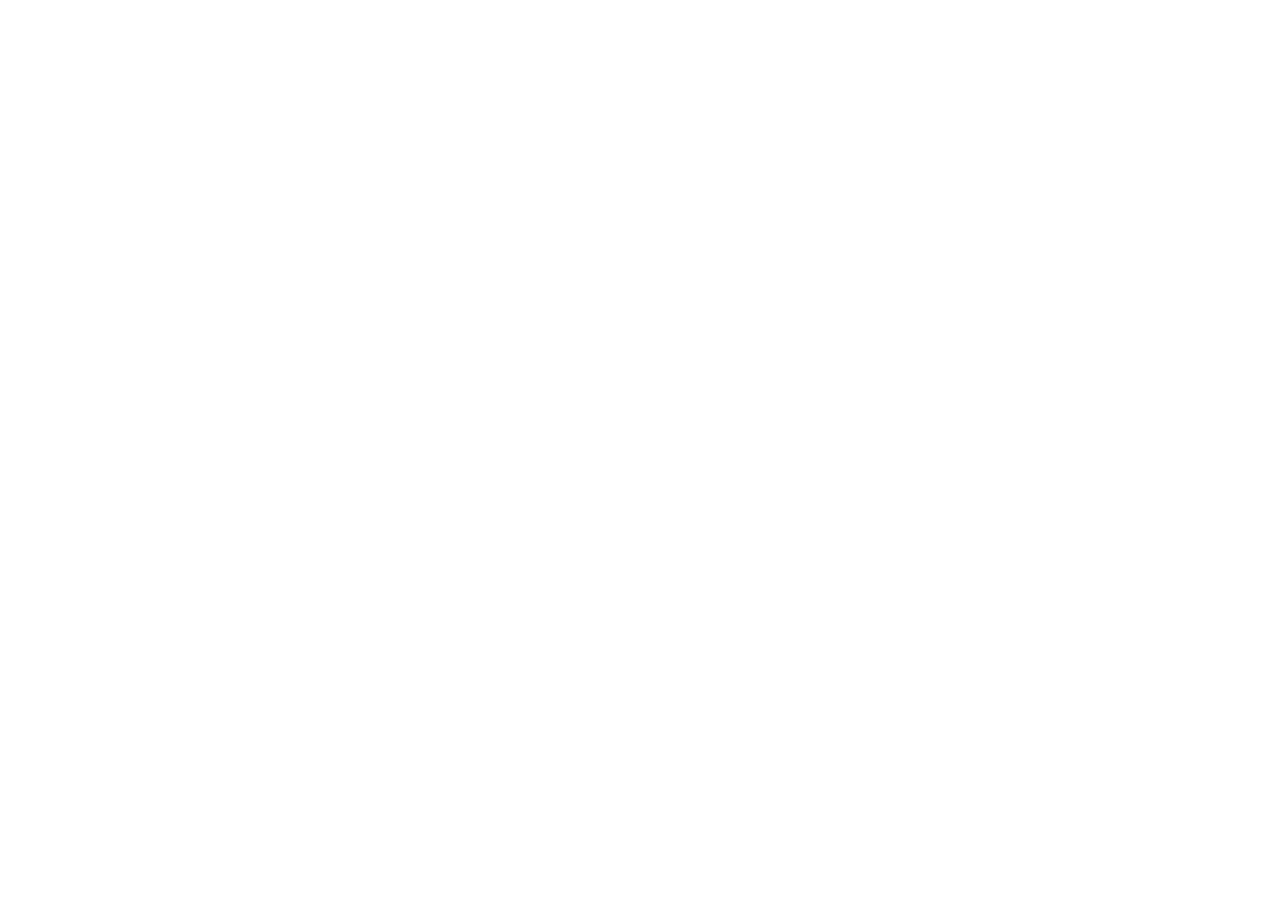
==== commit 55cad80d: "republish v1.0.0 site (templates + results + narratives)" ====
--- a/index.html
+++ b/index.html
@@ -3,121 +3,98 @@
 <head>
   <meta charset="utf-8">
   <meta name="viewport" content="width=device-width, initial-scale=1">
-  <title>VALIS Benchmarks</title>
-  <link rel="stylesheet" href="assets/style.css">
+  <title>Moved to decision-grade.ai</title>
+  <meta http-equiv="refresh" content="0; url=https://decision-grade.ai/benchmarks/">
+  <link rel="canonical" href="https://decision-grade.ai/benchmarks/">
+  <meta name="robots" content="noindex, follow">
+  <script>
+    window.location.replace("https://decision-grade.ai/benchmarks/");
+  </script>
+  <style>
+    :root { color-scheme: light; }
+    body {
+      margin: 0;
+      padding: 96px 24px;
+      background: #f4f0e8;
+      color: #1a1814;
+      font-family: 'Instrument Sans', system-ui, -apple-system, sans-serif;
+      line-height: 1.7;
+      display: flex;
+      align-items: center;
+      justify-content: center;
+      min-height: calc(100vh - 192px);
+    }
+    main {
+      max-width: 560px;
+      width: 100%;
+    }
+    p.eyebrow {
+      font-family: 'DM Mono', 'SF Mono', Menlo, monospace;
+      font-size: 0.68rem;
+      letter-spacing: 0.18em;
+      text-transform: uppercase;
+      color: #6e6960;
+      margin: 0 0 24px;
+    }
+    h1 {
+      font-family: 'Cormorant Garamond', Georgia, serif;
+      font-style: italic;
+      font-weight: 300;
+      font-size: clamp(1.8rem, 4vw, 2.6rem);
+      line-height: 1.15;
+      letter-spacing: -0.015em;
+      color: #1a1814;
+      margin: 0 0 24px;
+    }
+    p {
+      font-size: 1rem;
+      color: #3a3630;
+      margin: 0 0 16px;
+    }
+    a {
+      color: #c4715f;
+      text-decoration: underline;
+      text-underline-offset: 3px;
+    }
+    a.primary {
+      display: inline-block;
+      margin-top: 8px;
+      padding: 12px 24px;
+      border: 1px solid #1a1814;
+      color: #1a1814;
+      text-decoration: none;
+      font-family: 'Instrument Sans', system-ui, sans-serif;
+      font-size: 0.8125rem;
+      font-weight: 500;
+      letter-spacing: 0.1em;
+      text-transform: uppercase;
+    }
+    a.primary:hover {
+      background: #1a1814;
+      color: #f4f0e8;
+    }
+    .meta {
+      margin-top: 32px;
+      padding-top: 24px;
+      border-top: 1px solid #d4cec4;
+      font-family: 'DM Mono', 'SF Mono', Menlo, monospace;
+      font-size: 0.78rem;
+      color: #6e6960;
+    }
+    .meta a { color: #6e6960; }
+  </style>
 </head>
-<body class="valis-grain">
-  <span class="visually-hidden">VALIS Benchmarks</span>
-  <a class="skip-link" href="#main">Skip to main content</a>
-  <header class="site-header">
-    <a class="site-brand" href="https://valissystems.com" aria-label="VALIS Systems home">
-      <svg class="valis-mark" viewBox="0 0 40 40" xmlns="http://www.w3.org/2000/svg" aria-hidden="true">
-        <circle cx="20" cy="20" r="18" fill="none" stroke="currentColor" stroke-width="1.5"/>
-        <path d="M10 14 L20 30 L30 14" fill="none" stroke="currentColor" stroke-width="1.5" stroke-linecap="square"/>
-      </svg>
-      <span class="wordmark">VALIS</span>
-    </a>
-    <nav class="site-nav" aria-label="Primary">
-      <a href="index.html">Versions</a>
-      <a href="methodology.html">Methodology</a>
-      <a href="verify.html">Verify</a>
-      <a href="https://github.com/valisbench/benchmarks">Source</a>
-    </nav>
-  </header>
-  <main id="main">
-
-<p class="eyebrow">VALIS Benchmarks</p>
-<h2 class="page-headline">Pre-registered evaluations of where frontier AI reasoning fails.</h2>
-
-<p>
-  Each version's methodology is locked before any model is called.
-  Every result is anchored to a public transparency log.
-  Anyone with a clean machine can verify the chain.
-</p>
-
-<div class="trust-triplet" role="presentation">
-  <span>Pre-registered</span>
-  <span class="sep">&middot;</span>
-  <span>Transparency-log anchored</span>
-  <span class="sep">&middot;</span>
-  <span>Bitcoin timestamped</span>
-</div>
-
-<p class="narrative-ribbon">
-  The published record. v0.1.0 was the pipeline-validation spike.
-  v1.0.0 opens six measurements across three frontier models.
-  v1.1 opens calibration drift, a longitudinal program tracking
-  stated probability vs realized base rate.
-</p>
-
-<h3>Published versions</h3>
-<table class="versions-table">
-  <thead>
-    <tr>
-      <th scope="col">Version</th>
-      <th scope="col">Wedges</th>
-      <th scope="col">Cases</th>
-      <th scope="col">Published</th>
-      <th scope="col">Anchoring</th>
-    </tr>
-  </thead>
-  <tbody>
-      <tr class="">
-    <td data-label="Version">
-      <a href="v1.0.0/index.html">v1.0.0</a>
-    </td>
-    <td data-label="Wedges">6 wedges</td>
-    <td data-label="Cases">3000</td>
-    <td data-label="Published">2026-05-21</td>
-    <td data-label="Anchoring"><span class="signature-badge signature-badge--pending"
-          aria-label="Rekor anchored, OpenTimestamps Bitcoin confirmation pending">
-      <span class="dot" aria-hidden="true"></span>
-      OTS pending
-    </span></td>
-  </tr>
-      <tr class="version-row-spike">
-    <td data-label="Version">
-      <a href="v0.1.0/index.html">v0.1.0</a>
-<span class="spike-label">spike artifact</span>    </td>
-    <td data-label="Wedges">phantom_precision</td>
-    <td data-label="Cases">5</td>
-    <td data-label="Published">2026-05-21</td>
-    <td data-label="Anchoring"><span class="signature-badge signature-badge--unknown"
-          aria-label="OpenTimestamps state unknown">
-      <span class="dot" aria-hidden="true"></span>
-      OTS unknown
-    </span></td>
-  </tr>
-  </tbody>
-</table>
-
-<h3>What to do next</h3>
-<ul>
-  <li>Read the <a href="methodology.html">methodology</a>. It explains what each wedge measures, and what it does not.</li>
-  <li>Reproduce a verification. The <a href="verify.html">verify</a> page has the commands and a one-line Docker invocation.</li>
-  <li>Find a flaw. Open an issue at <a href="https://github.com/valisbench/benchmarks/issues">github.com/valisbench/benchmarks/issues</a>. Null and unfavorable results publish on this same page.</li>
-</ul>
-
+<body>
+  <main>
+    <p class="eyebrow">VALIS Benchmarks &middot; Moved</p>
+    <h1>This publication is now hosted on Decision-Grade.AI.</h1>
+    <p>The reading experience for the benchmarks has moved. The page you tried to reach is now at:</p>
+    <p><a class="primary" href="https://decision-grade.ai/benchmarks/">https://decision-grade.ai/benchmarks/</a></p>
+    <div class="meta">
+      Cryptographic evidence (manifests, signatures, OpenTimestamps proofs, raw cases, results) remains at
+      <a href="https://github.com/valisbench/benchmarks">github.com/valisbench/benchmarks</a>.
+      The <code>./verify.sh</code> procedure is unchanged.
+    </div>
   </main>
-  <footer class="site-footer">
-    <div class="footer-brand">
-      <svg width="22" height="22" viewBox="0 0 40 40" xmlns="http://www.w3.org/2000/svg" aria-hidden="true">
-        <circle cx="20" cy="20" r="18" fill="none" stroke="currentColor" stroke-width="1.5"/>
-        <path d="M10 14 L20 30 L30 14" fill="none" stroke="currentColor" stroke-width="1.5" stroke-linecap="square"/>
-      </svg>
-      <span class="wordmark">VALIS</span>
-    </div>
-    <ul class="footer-ctas">
-      <li><a href="https://valissystems.com/how-it-works">Read the methodology</a></li>
-      <li><a href="https://valissystems.com/about">About VALIS</a></li>
-      <li><a href="mailto:david@valissystems.com">Get in touch</a></li>
-    </ul>
-    <p class="footer-meta">
-      Generated 2026-05-22 22:14 UTC by <code>valis.benchmarks.site.build</code>.
-      Every published version is signed with Sigstore cosign, anchored to the Sigstore Rekor transparency log,
-      and timestamped to a Bitcoin block via OpenTimestamps.
-      See <a href="verify.html">how to verify</a>.
-    </p>
-  </footer>
 </body>
 </html>
